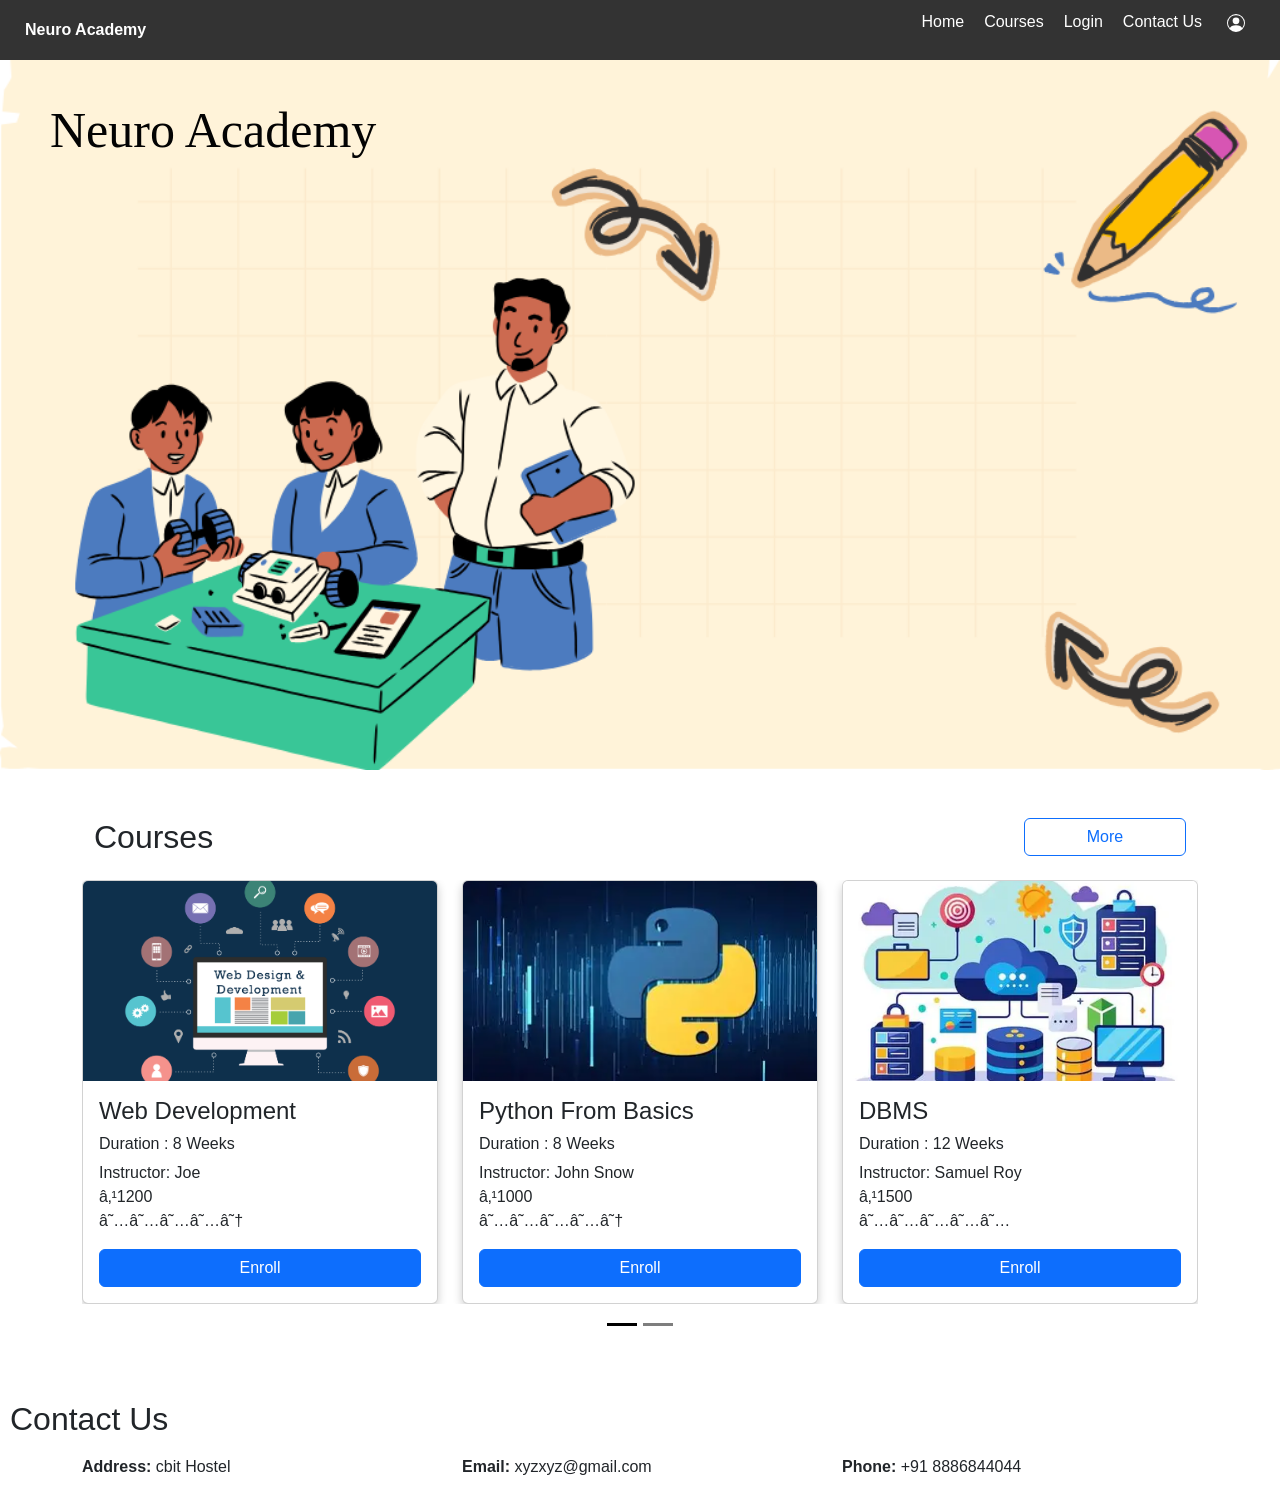
==== index.html @ 9dd0bd14 "intial commit" ====
<!DOCTYPE html>
<html lang="en" data-bs-theme="dark">
    <head>
        <title>My Acadamy Portal</title>
        <link href="webstyle.css" rel="stylesheet">
        <link rel="stylesheet" href="style.css">
        <link href="https://cdn.jsdelivr.net/npm/bootstrap@5.3.8/dist/css/bootstrap.min.css" rel="stylesheet" integrity="sha384-sRIl4kxILFvY47J16cr9ZwB07vP4J8+LH7qKQnuqkuIAvNWLzeN8tE5YBujZqJLB" crossorigin="anonymous">
        <link href="style1.css" rel="stylesheet">       
        <script src="https://cdn.jsdelivr.net/npm/bootstrap@5.3.8/dist/js/bootstrap.bundle.min.js" integrity="sha384-FKyoEForCGlyvwx9Hj09JcYn3nv7wiPVlz7YYwJrWVcXK/BmnVDxM+D2scQbITxI" crossorigin="anonymous"></script>
    </head>
    <body>
        <div class="navbar fixed-top">
            <div class="logo"><a href="neuroacademy.html">Neuro Academy</a></div>
            <ul class="nav-links">
                <li><a href="#">Home</a></li>
                <li><a href="#course">Courses</a></li>
                <li><a href="login.html">Login</a></li>
                <li><a href="#contact">Contact Us</a></li>
                <li><a href="profile.html">
                        <svg xmlns="http://www.w3.org/2000/svg" width="28" height="18" fill="currentColor" class="bi bi-person-circle" viewBox="0 0 16 16">
                            <path d="M11 6a3 3 0 1 1-6 0 3 3 0 0 1 6 0"/>
                            <path fill-rule="evenodd" d="M0 8a8 8 0 1 1 16 0A8 8 0 0 1 0 8m8-7a7 7 0 0 0-5.468 11.37C3.242 11.226 4.805 10 8 10s4.757 1.225 5.468 2.37A7 7 0 0 0 8 1"/>
                        </svg>
                    </a>
                </li>
            </ul>

        </div>  
        <div class="banner">
            <h2 class="text">Neuro Academy</h2>
            <div class="classhome">
                <p> 
                </p>
            </div>    
        </div>

        <div id="course" class="container my-5">
            <div class="container mb-3">
                <div class="row">
                    <div class="col-10">
                        <h2>Courses</h2>
                    </div>
                    <div class="col-2">
                        <a href="more.html"><button class="btn btn-outline-primary" type="button">More</button></a>
                    </div>
                </div>
            </div>
            
            <div id="courseCarousel" class="carousel slide" data-bs-ride="carousel">
                
                <div class="carousel-inner">

        
                    <div class="carousel-item active">
                        <div class="row">

                            <div class="col-md-4">
                                <div class="card">
                                    <img src="web dev.png" class="card-img-top">
                                    <div class="card-body">
                                        <h4>Web Development</h4>
                                        <h6>Duration : 8 Weeks</h6>
                                        <p>Instructor: Joe<br>₹1200<br>★★★★☆</p>
                                        <a href="enrollform.html" target="_blank"><button class="btn btn-primary">Enroll</button></a>
                                    </div>
                                </div>
                            </div>

                            <div class="col-md-4">
                                <div class="card">
                                    <img src="pyth.webp" class="card-img-top">
                                    <div class="card-body">
                                        <h4>Python From Basics</h4>
                                        <h6>Duration : 8 Weeks</h6>
                                        <p>Instructor: John Snow<br>₹1000<br>★★★★☆</p>
                                        <a href="enrollform.html" target="_blank"><button class="btn btn-primary">Enroll</button></a>
                                    </div>
                                </div>
                            </div>

                            <div class="col-md-4">
                                <div class="card">
                                    <img src="dbms.webp" class="card-img-top">
                                    <div class="card-body">
                                        <h4>DBMS</h4>
                                        <h6>Duration : 12 Weeks</h6>
                                        <p>Instructor: Samuel Roy<br>₹1500<br>★★★★★</p>
                                        <a href="enrollform.html" target="_blank"><button class="btn btn-primary">Enroll</button></a>
                                    </div>
                                </div>
                            </div>

                        </div>
                    </div>

                    <!-- Slide 2 -->
                    <div class="carousel-item">
                        <div class="row">

                            <div class="col-md-4">
                                <div class="card">
                                    <img src="man-sits-end-trolltunga-before-mountains.jpg" class="card-img-top">
                                    <div class="card-body">
                                        <h4>Nature Study</h4>
                                        <h6>Duration : 8 Weeks</h6>
                                        <p>Instructor: S Manu<br>₹600<br>★★★☆☆</p>
                                        <a href="enrollform.html" target="_blank"><button class="btn btn-primary">Enroll</button></a>
                                    </div>
                                </div>
                            </div>

                            <div class="col-md-4">
                                <div class="card">
                                    <img src="dsa.webp" class="card-img-top">
                                    <div class="card-body">
                                        <h4>DSA</h4>
                                        <h6>Duration : 12 Weeks</h6>
                                        <p>Instructor: Babji Tata<br>₹1500<br>★★★★★</p>
                                        <a href="enrollform.html" target="_blank"><button class="btn btn-primary">Enroll</button></a>
                                    </div>
                                </div>
                            </div>

                        </div>
                    </div>

                </div> 
                <br>
                <br>
                <div class="carousel-indicators">
                    <button type="button" data-bs-target="#courseCarousel" data-bs-slide-to="0" class="active" style="background-color: black;"></button>
                    <button type="button" data-bs-target="#courseCarousel" data-bs-slide-to="1" style="background-color: black;"></button>
                </div>

            </div>
        </div>




        <footer>
            <section class="contact" id="contact">
                <h2 style="margin-left:10px;">Contact Us</h2>
                <div class="container mt-3">
                    <div class="row">
                        
                        <div class="col-4">
                            <p><strong>Address:</strong> cbit Hostel</p>
                        </div>                    

                        <div class="col-4">
                            <p><strong>Email:</strong> xyzxyz@gmail.com</p>
                        </div>

                        <div class="col-4">
                            <p><strong>Phone:</strong> +91 8886844044</p>
                        </div>

                    </div>
                </div>
            </section>      
        </footer>
        <script src="Registor.js"></script>
        <script src="enroll.js"></script>
        <script src="theme.js"></script>
    </body>
</html>
---- webstyle.css ----
.body{
    display: flex;
    justify-content: center;
    align-items: center;
    height: 100vh;
    margin: 0;
}


.text{
    text-align: center;
    margin-top: 0px;
    padding: 50px;
    color: rgb(3, 3, 3);
    font-size: 50px;
    font-family: cursive;
    text-align: left;
}
.classhome{
    width: 80%;
    padding: 5px;
    padding-top: 0%;
    margin-left:35%;
    color: rgb(0, 0, 0);
}
.banner{
    background-image: url("banner.png");
    width: 100vw;
    height: 80vh;
    justify-content: space-between;
    align-items: center;
    background-size: cover;
    margin-top: 50px;
}


.parent {
    display: grid;
    margin-top: 25px    ;
    grid-template-columns: repeat(5, 1fr);
    grid-template-rows: repeat(5, 1fr);
    gap: 8px;
}
    
.div1 {
    grid-column-start: 1;
}
.div1 img {
    max-width: 100%;
    height: 200px;
    display: block;
    border-radius: 10px;
    margin-left: 10px;
}

.div2 {
    grid-column-start: 2;
    margin-left: 15px;
}

.div2 img {
    max-width: 100%;
    height: 200px;
    display: block;
    border-radius: 10px;
}

.div3 {
    grid-column-start: 3;
}

.div3 img {
    max-width: 100%;
    height: 200px;
    display: block;
    border-radius: 10px;
}

.div4 {
    grid-column-start: 4;
}

.div4 img {
    max-width: 100%;
    height: 200px;
    display: block;
    border-radius: 10px;
}    

.div5 {
    grid-column-start: 5;
}

.div5 img {
    max-width: 100%;
    height: 200px;
    display: block;
    border-radius: 10px;
}    

.card img {
    height: 200px;
    object-fit: cover;
}

.card {
    border-radius: 12px;
    box-shadow: 0 4px 10px rgba(0,0,0,0.2);
}

.carousel-control-prev-icon,
.carousel-control-next-icon {
    filter: invert(1); /* makes them dark */
}

.carousel-control-prev,
.carousel-control-next {
    width: 50px;
    height: 50px;
    background-color: rgba(0,0,0,0.6);
    border-radius: 50%;
    top: 50%;
    transform: translateY(-50%);
}

.carousel-control-prev {
    left: -25px;
}

.carousel-control-next {
    right: -25px;
}

.carousel-control-prev,
.carousel-control-next {
    opacity: 0;
    transition: 0.3s;
}

.carousel:hover .carousel-control-prev,
.carousel:hover .carousel-control-next {
    opacity: 1;
}

.size1{
    height: 180px;

}

.size2{
    height: 140px;
}

.profile-text{
    color: rgb(0, 0, 0);
    text-align: center;
}
---- style.css ----
form{
    background:rgb(255, 255, 255);
    width: 350px;
    margin: auto;
    padding: 20px;
    border-radius: 8px;
    border: 1px solid;
}

label{
    display: block;
    margin-top: 5px;
    text-align: left;
}

input{
    width: 95%;
    padding: 8px;
    margin-top: 5px;
}

button{
    margin-top: 15px;
    padding: 10px;
    width: 100%;
    background: rgb(181, 193, 88);
    color: white;
    border: none;
    cursor: pointer;
    border-radius: 10px;
}


#error{
    color: red;
    margin-top: 10px;
}
---- style1.css ----
body{
    margin:0;
    font-family: Arial;
}

.navbar{
    display:flex;
    justify-content:space-between;
    align-items:center;
    background:#333;
    padding:10px;
    padding-right: 20px;
}


.nav-links{
    list-style:none;
    display:flex;

}

.nav-links li{
    margin:0 10px;
}

.nav-links a{
    color:white;
    text-decoration:none;
    font-size:16px;
}

.acadamy{
    display:none;
    font-size:26px;
    color:white;
    cursor:pointer;
}

/* Responsive Design */

@media (max-width:768px){

.nav-links{
    display:none;
    flex-direction:column;
    width:100%;
    background:#333;
    position:absolute;
    top:50px;
    left:0;
}

.nav-links li{
    text-align:center;
    padding:10px;
}

.hamburger{
    display:block;
}

.nav-links.show{
    display:flex;
}

}

.logo a{
    color: white !important;
    text-decoration: none !important; 
    font-weight: bold !important;
    padding: 15px;
    padding-bottom: 5px;
}
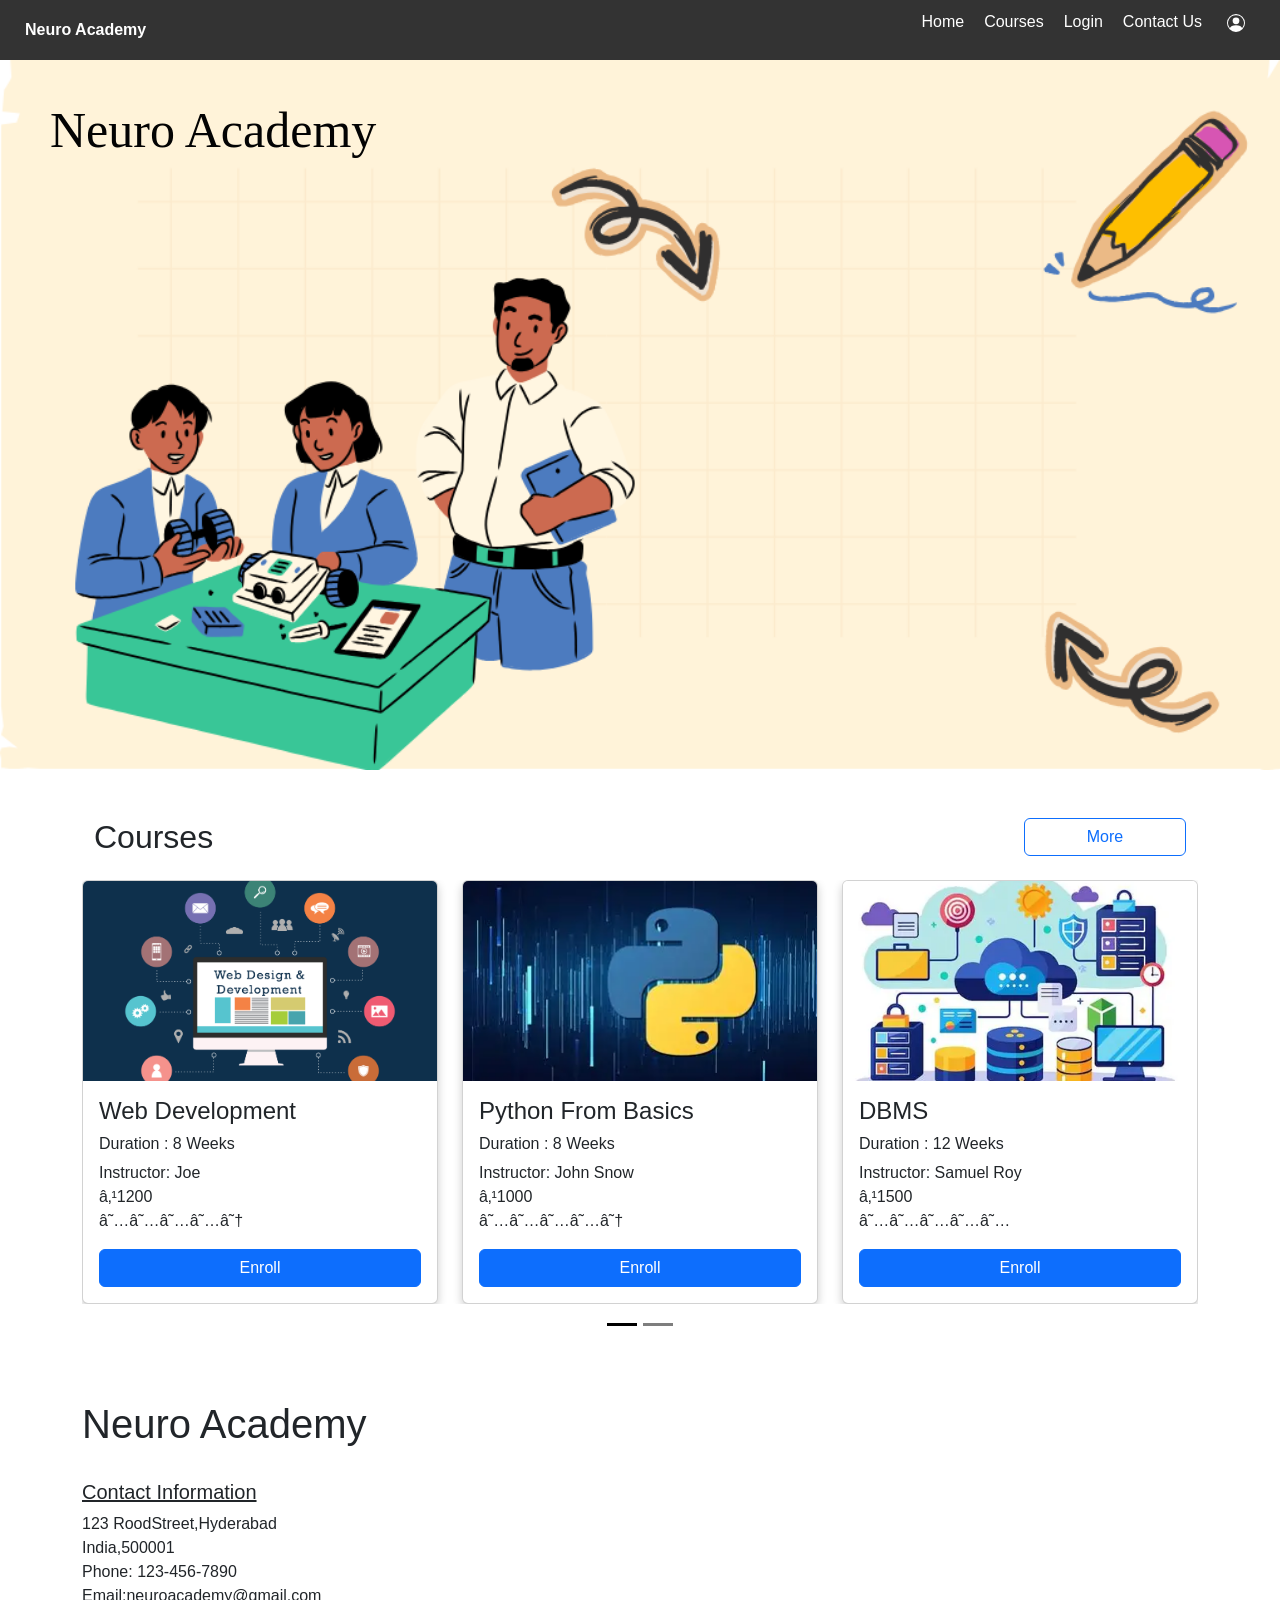
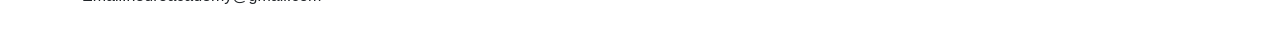
==== commit 3089edce: "commit" ====
--- a/index.html
+++ b/index.html
@@ -10,7 +10,7 @@
     </head>
     <body>
         <div class="navbar fixed-top">
-            <div class="logo"><a href="neuroacademy.html">Neuro Academy</a></div>
+            <div class="logo"><a href="index.html">Neuro Academy</a></div>
             <ul class="nav-links">
                 <li><a href="#">Home</a></li>
                 <li><a href="#course">Courses</a></li>
@@ -140,22 +140,38 @@
 
         <footer>
             <section class="contact" id="contact">
-                <h2 style="margin-left:10px;">Contact Us</h2>
-                <div class="container mt-3">
+                <div class="container">
                     <div class="row">
-                        
-                        <div class="col-4">
-                            <p><strong>Address:</strong> cbit Hostel</p>
-                        </div>                    
-
-                        <div class="col-4">
-                            <p><strong>Email:</strong> xyzxyz@gmail.com</p>
+                        <div class="col-md-6">
+                            <h1>Neuro Academy</h1>
+                            <br>
+                            <h5><u>Contact Information</u></h5>
+                            <p>123 RoodStreet,Hyderabad
+                                <br>India,500001
+                                <br>Phone: 123-456-7890
+                                <br>Email:neuroacademy@gmail.com
+                            </p>
                         </div>
-
-                        <div class="col-4">
-                            <p><strong>Phone:</strong> +91 8886844044</p>
-                        </div>
-
+                        <div class="col-md-4">
+                            <br><br><br><br>
+                            <ul class="foot-links">
+                                <li><a href="#"><u>Home</u></a></li>
+                                <li><a href="#course"><u>Courses</u></a></li>
+                                <li><a href="login.html"><u>Login</u></a></li>
+                            </ul>
+                </div>
+                <div class="row foot-links a">
+                    <div class="col-12 d-flex justify-content-center">
+                        <a href="https://www.instagram.com/" target="_blank">
+                            <svg xmlns="http://www.w3.org/2000/svg" width="16" height="16" fill="currentColor" class="bi bi-instagram" viewBox="0 0 16 16">
+                            <path d="M8 0C5.829 0 5.556.01 4.703.048 3.85.088 3.269.222 2.76.42a3.9 3.9 0 0 0-1.417.923A3.9 3.9 0 0 0 .42 2.76C.222 3.268.087 3.85.048 4.7.01 5.555 0 5.827 0 8.001c0 2.172.01 2.444.048 3.297.04.852.174 1.433.372 1.942.205.526.478.972.923 1.417.444.445.89.719 1.416.923.51.198 1.09.333 1.942.372C5.555 15.99 5.827 16 8 16s2.444-.01 3.298-.048c.851-.04 1.434-.174 1.943-.372a3.9 3.9 0 0 0 1.416-.923c.445-.445.718-.891.923-1.417.197-.509.332-1.09.372-1.942C15.99 10.445 16 10.173 16 8s-.01-2.445-.048-3.299c-.04-.851-.175-1.433-.372-1.941a3.9 3.9 0 0 0-.923-1.417A3.9 3.9 0 0 0 13.24.42c-.51-.198-1.092-.333-1.943-.372C10.443.01 10.172 0 7.998 0zm-.717 1.442h.718c2.136 0 2.389.007 3.232.046.78.035 1.204.166 1.486.275.373.145.64.319.92.599s.453.546.598.92c.11.281.24.705.275 1.485.039.843.047 1.096.047 3.231s-.008 2.389-.047 3.232c-.035.78-.166 1.203-.275 1.485a2.5 2.5 0 0 1-.599.919c-.28.28-.546.453-.92.598-.28.11-.704.24-1.485.276-.843.038-1.096.047-3.232.047s-2.39-.009-3.233-.047c-.78-.036-1.203-.166-1.485-.276a2.5 2.5 0 0 1-.92-.598 2.5 2.5 0 0 1-.6-.92c-.109-.281-.24-.705-.275-1.485-.038-.843-.046-1.096-.046-3.233s.008-2.388.046-3.231c.036-.78.166-1.204.276-1.486.145-.373.319-.64.599-.92s.546-.453.92-.598c.282-.11.705-.24 1.485-.276.738-.034 1.024-.044 2.515-.045zm4.988 1.328a.96.96 0 1 0 0 1.92.96.96 0 0 0 0-1.92m-4.27 1.122a4.109 4.109 0 1 0 0 8.217 4.109 4.109 0 0 0 0-8.217m0 1.441a2.667 2.667 0 1 1 0 5.334 2.667 2.667 0 0 1 0-5.334"/>
+                            </svg>
+                        </a>
+                        <a href="https://www.facebook.com/" target="_blank">
+                            <svg xmlns="http://www.w3.org/2000/svg" width="16" height="16" fill="currentColor" class="bi bi-facebook ms-3" viewBox="0 0 16 16">
+                                <path d="M16 8.049c0-4.446-3.582-8.05-8-8.05C3.58 0-.002 3.603-.002 8.05c0 4.017 2.926 7.347 6.75 7.951v-5.625h-2.03V8.05H6.75V6.275c0-2.017 1.195-3.131 3.022-3.131.876 0 1.791.157 1.791.157v1.98h-1.009c-.993 0-1.303.621-1.303 1.258v1.51h2.218l-.354 2.326H9.25V16c3.824-.604 6.75-3.934 6.75-7.951"
+                            </svg>
+                        </a>
                     </div>
                 </div>
             </section>      
--- a/webstyle.css
+++ b/webstyle.css
@@ -154,4 +154,19 @@
 .profile-text{
     color: rgb(0, 0, 0);
     text-align: center;
+}
+
+.foot-links{
+    list-style: none;
+
+}
+
+.foot-links li{
+    margin: 0 10px;
+    margin-bottom: 5px;
+}
+.foot-links a{
+    color: rgb(255, 255, 255);
+    text-decoration: none;
+    font-size: 18px;
 }
